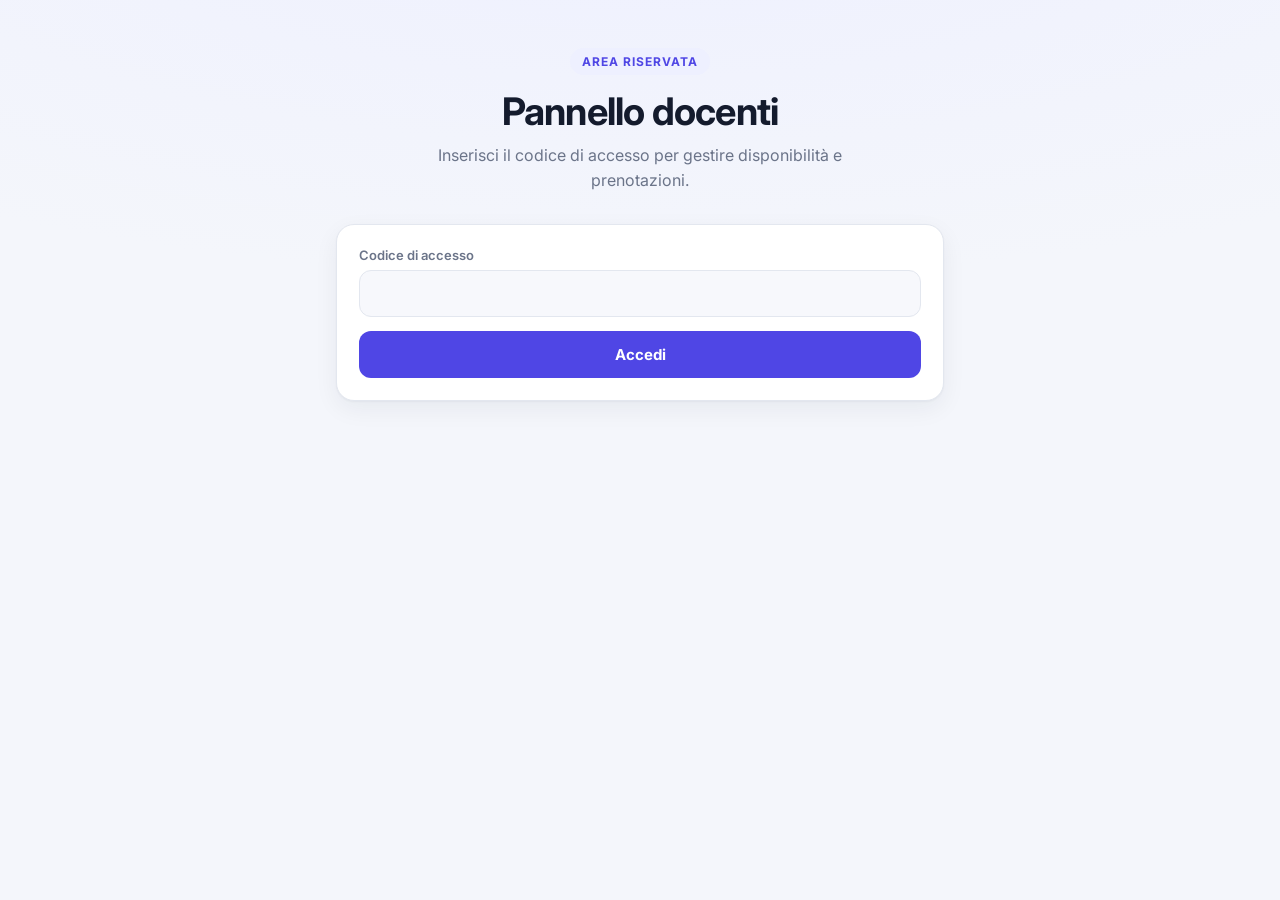
==== admin.html @ b43b571b "Nuova interfaccia, pannello admin e backend Apps Script - Redesign: step numerati, giorni a chip, te" ====
<!DOCTYPE html>
<html lang="it">
<head>
    <meta charset="UTF-8">
    <meta name="viewport" content="width=device-width, initial-scale=1.0">
    <meta name="robots" content="noindex">
    <title>Admin colloqui</title>
    <link rel="preconnect" href="https://fonts.googleapis.com">
    <link rel="stylesheet" href="https://fonts.googleapis.com/css2?family=Inter:wght@400;500;600;700&display=swap">
    <link rel="stylesheet" href="style.css">
</head>
<body>

<!-- LOGIN -->
<div id="login-view" class="app">
    <header>
        <div class="badge">AREA RISERVATA</div>
        <h1>Pannello docenti</h1>
        <p>Inserisci il codice di accesso per gestire disponibilità e prenotazioni.</p>
    </header>
    <form id="login-form" class="card">
        <div class="field">
            <label for="codice">Codice di accesso</label>
            <input id="codice" type="password" autocomplete="current-password" required>
        </div>
        <button class="primary" type="submit">Accedi</button>
    </form>
</div>

<!-- PANNELLO -->
<div id="panel-view" class="app wide hidden">

    <div class="topbar">
        <h1>Pannello docenti</h1>
        <button id="logout" class="btn-ghost" type="button">Esci</button>
    </div>

    <div class="tabs" role="tablist">
        <button class="tab active" data-tab="tab-prenotazioni" role="tab">Prenotazioni</button>
        <button class="tab" data-tab="tab-disponibilita" role="tab">Disponibilità</button>
    </div>

    <!-- PRENOTAZIONI -->
    <section id="tab-prenotazioni">
        <div class="card">
            <div class="grid-2">
                <div class="field">
                    <label for="f-docente">Docente</label>
                    <select id="f-docente" class="sel-docenti" data-tutti="1"></select>
                </div>
                <div class="field">
                    <label for="f-data">Data</label>
                    <input id="f-data" type="date">
                </div>
            </div>
            <div class="table-wrap">
                <table>
                    <thead>
                        <tr><th>Data</th><th>Orario</th><th>Docente</th><th>Genitore</th><th>Alunno</th><th>Classe</th><th></th></tr>
                    </thead>
                    <tbody id="tbody-prenotazioni"></tbody>
                </table>
            </div>
        </div>
    </section>

    <!-- DISPONIBILITÀ -->
    <section id="tab-disponibilita" class="hidden">
        <form id="form-disp" class="card">
            <h2>Aggiungi fascia oraria</h2>
            <div class="field">
                <label for="d-docente">Docente</label>
                <select id="d-docente" class="sel-docenti" required></select>
            </div>
            <div class="grid-3">
                <div class="field">
                    <label for="d-data">Giorno</label>
                    <input id="d-data" type="date" required>
                </div>
                <div class="field">
                    <label for="d-inizio">Dalle</label>
                    <input id="d-inizio" type="time" step="900" required>
                </div>
                <div class="field">
                    <label for="d-fine">Alle</label>
                    <input id="d-fine" type="time" step="900" required>
                </div>
            </div>
            <button class="primary" type="submit">Aggiungi fascia</button>
        </form>

        <div class="card">
            <h2>Fasce esistenti</h2>
            <div class="field">
                <label for="fd-docente">Docente</label>
                <select id="fd-docente" class="sel-docenti" data-tutti="1"></select>
            </div>
            <div class="table-wrap">
                <table>
                    <thead>
                        <tr><th>Data</th><th>Orario</th><th>Docente</th><th>Prenotati</th><th></th></tr>
                    </thead>
                    <tbody id="tbody-disponibilita"></tbody>
                </table>
            </div>
        </div>
    </section>

</div>

<div id="toast" class="toast hidden" role="status" aria-live="polite"></div>

<script src="admin.js"></script>
</body>
</html>
---- style.css ----
:root {
    --bg: #f4f6fb;
    --surface: #ffffff;
    --surface-2: #f7f8fc;
    --border: #e3e7ef;
    --text: #141b2d;
    --muted: #6b7489;
    --primary: #4f46e5;
    --primary-hover: #4338ca;
    --primary-soft: #eef0ff;
    --on-primary: #ffffff;
    --success-bg: #ecfdf3;
    --success-text: #146c3a;
    --success-border: #bfeccf;
    --error-bg: #fff1f2;
    --error-text: #a3202f;
    --error-border: #fbd0d5;
    --shadow: 0 1px 2px rgba(20, 27, 45, .04), 0 8px 24px rgba(20, 27, 45, .06);
    --radius: 18px;
}

@media (prefers-color-scheme: dark) {
    :root {
        --bg: #0d111c;
        --surface: #151b2b;
        --surface-2: #1b2236;
        --border: #263049;
        --text: #e8ecf6;
        --muted: #95a0b8;
        --primary: #818cf8;
        --primary-hover: #a5b4fc;
        --primary-soft: #1f2547;
        --on-primary: #0d111c;
        --success-bg: #0f2a1d;
        --success-text: #7ee2a8;
        --success-border: #1d4a33;
        --error-bg: #2d1218;
        --error-text: #ff9aa8;
        --error-border: #5a2230;
        --shadow: none;
    }
}

* { box-sizing: border-box; }

body {
    margin: 0;
    min-height: 100vh;
    font-family: "Inter", -apple-system, BlinkMacSystemFont, "Segoe UI", Roboto, sans-serif;
    background:
        radial-gradient(1200px 400px at 50% -120px, var(--primary-soft), transparent),
        var(--bg);
    color: var(--text);
    -webkit-font-smoothing: antialiased;
}

.app {
    max-width: 640px;
    margin: 0 auto;
    padding: 48px 16px 64px;
}

.app.wide { max-width: 980px; }

header {
    text-align: center;
    margin-bottom: 32px;
}

.badge {
    display: inline-flex;
    align-items: center;
    gap: 6px;
    padding: 6px 12px;
    border-radius: 999px;
    background: var(--primary-soft);
    color: var(--primary);
    font-size: 12px;
    font-weight: 700;
    letter-spacing: .08em;
}

h1 {
    margin: 16px 0 10px;
    font-size: clamp(28px, 6vw, 38px);
    line-height: 1.1;
    letter-spacing: -.02em;
}

h2 {
    margin: 0 0 16px;
    font-size: 18px;
}

header p {
    margin: 0 auto;
    max-width: 460px;
    color: var(--muted);
    line-height: 1.55;
}

.card {
    background: var(--surface);
    border: 1px solid var(--border);
    border-radius: var(--radius);
    padding: 22px;
    margin-bottom: 14px;
    box-shadow: var(--shadow);
    animation: fade .25s ease;
}

@keyframes fade {
    from { opacity: 0; transform: translateY(6px); }
    to { opacity: 1; transform: none; }
}

.step {
    display: flex;
    align-items: center;
    gap: 10px;
    margin-bottom: 14px;
    font-size: 15px;
    font-weight: 650;
}

.step-num {
    display: grid;
    place-items: center;
    width: 26px;
    height: 26px;
    border-radius: 50%;
    background: var(--primary-soft);
    color: var(--primary);
    font-size: 13px;
    font-weight: 700;
    flex: none;
}

label {
    display: block;
    margin-bottom: 7px;
    font-size: 13px;
    font-weight: 600;
    color: var(--muted);
}

select,
input {
    width: 100%;
    padding: 13px 14px;
    border: 1px solid var(--border);
    border-radius: 12px;
    background: var(--surface-2);
    color: var(--text);
    font: inherit;
    font-size: 15px;
    outline: none;
    transition: border-color .15s, box-shadow .15s;
}

select:focus,
input:focus {
    border-color: var(--primary);
    box-shadow: 0 0 0 4px var(--primary-soft);
}

select:disabled { opacity: .6; }

.field { margin-bottom: 14px; }

.grid-2 {
    display: grid;
    grid-template-columns: 1fr 1fr;
    gap: 12px;
}

.grid-3 {
    display: grid;
    grid-template-columns: repeat(3, 1fr);
    gap: 12px;
}

.slots {
    display: grid;
    grid-template-columns: repeat(auto-fill, minmax(120px, 1fr));
    gap: 8px;
}

.chips {
    display: flex;
    gap: 8px;
    overflow-x: auto;
    padding-bottom: 4px;
    scrollbar-width: thin;
}

.slot,
.chip {
    padding: 12px 8px;
    border: 1px solid var(--border);
    border-radius: 12px;
    background: var(--surface-2);
    color: var(--text);
    cursor: pointer;
    text-align: center;
    font: inherit;
    font-size: 14px;
    font-weight: 600;
    font-variant-numeric: tabular-nums;
    transition: border-color .15s, background .15s, transform .1s;
}

.chip {
    flex: none;
    min-width: 92px;
    padding: 10px 14px;
    line-height: 1.25;
}

.chip small {
    display: block;
    font-weight: 500;
    color: var(--muted);
    text-transform: capitalize;
}

.slot:hover,
.chip:hover { border-color: var(--primary); }

.slot:active,
.chip:active { transform: scale(.97); }

.slot.selected,
.chip.selected {
    background: var(--primary);
    border-color: var(--primary);
    color: var(--on-primary);
}

.chip.selected small { color: inherit; opacity: .85; }

.slot.booked {
    background: transparent;
    color: var(--muted);
    border-style: dashed;
    cursor: not-allowed;
    text-decoration: line-through;
    opacity: .6;
}

.empty {
    grid-column: 1 / -1;
    padding: 18px;
    text-align: center;
    color: var(--muted);
    font-size: 14px;
    border: 1px dashed var(--border);
    border-radius: 12px;
}

.summary {
    padding: 12px 14px;
    margin-bottom: 16px;
    border-radius: 12px;
    background: var(--primary-soft);
    color: var(--primary);
    font-size: 14px;
    font-weight: 600;
}

.btn,
button.primary {
    width: 100%;
    border: 0;
    border-radius: 12px;
    padding: 14px;
    background: var(--primary);
    color: var(--on-primary);
    font: inherit;
    font-size: 15px;
    font-weight: 700;
    cursor: pointer;
    transition: background .15s;
}

.btn:hover,
button.primary:hover { background: var(--primary-hover); }

button:disabled { opacity: .5; cursor: wait; }

button:focus-visible,
.chip:focus-visible,
.slot:focus-visible {
    outline: 3px solid var(--primary);
    outline-offset: 2px;
}

.btn-ghost {
    border: 1px solid var(--border);
    background: transparent;
    color: var(--text);
    border-radius: 10px;
    padding: 8px 12px;
    font: inherit;
    font-size: 13px;
    font-weight: 600;
    cursor: pointer;
}

.btn-ghost:hover { border-color: var(--primary); color: var(--primary); }

.btn-danger:hover { border-color: var(--error-text); color: var(--error-text); }

.hidden { display: none !important; }

#message:empty { display: none; }

.success,
.error {
    padding: 18px;
    border-radius: 14px;
    line-height: 1.5;
    animation: fade .25s ease;
}

.success {
    background: var(--success-bg);
    color: var(--success-text);
    border: 1px solid var(--success-border);
}

.error {
    background: var(--error-bg);
    color: var(--error-text);
    border: 1px solid var(--error-border);
}

.skeleton {
    height: 46px;
    border-radius: 12px;
    background: linear-gradient(90deg, var(--surface-2), var(--border), var(--surface-2));
    background-size: 200% 100%;
    animation: shimmer 1.2s infinite;
}

@keyframes shimmer { to { background-position: -200% 0; } }

/* ---------- Admin ---------- */

.topbar {
    display: flex;
    justify-content: space-between;
    align-items: center;
    gap: 12px;
    margin-bottom: 20px;
}

.topbar h1 { margin: 0; font-size: 26px; }

.tabs {
    display: inline-flex;
    gap: 4px;
    padding: 4px;
    margin-bottom: 16px;
    border-radius: 12px;
    background: var(--surface);
    border: 1px solid var(--border);
}

.tab {
    border: 0;
    background: transparent;
    color: var(--muted);
    padding: 8px 16px;
    border-radius: 9px;
    font: inherit;
    font-size: 14px;
    font-weight: 600;
    cursor: pointer;
}

.tab.active { background: var(--primary-soft); color: var(--primary); }

.table-wrap { overflow-x: auto; }

table {
    width: 100%;
    border-collapse: collapse;
    font-size: 14px;
}

th, td {
    padding: 11px 10px;
    text-align: left;
    border-bottom: 1px solid var(--border);
    white-space: nowrap;
}

th {
    color: var(--muted);
    font-size: 12px;
    font-weight: 600;
    text-transform: uppercase;
    letter-spacing: .05em;
}

td { font-variant-numeric: tabular-nums; }

tr:last-child td { border-bottom: 0; }

.toast {
    position: fixed;
    left: 50%;
    bottom: 24px;
    transform: translateX(-50%);
    z-index: 10;
    max-width: calc(100% - 32px);
}

@media (max-width: 560px) {
    .app { padding: 28px 16px 48px; }
    .grid-2,
    .grid-3 { grid-template-columns: 1fr; }
    .topbar { flex-wrap: wrap; }
}
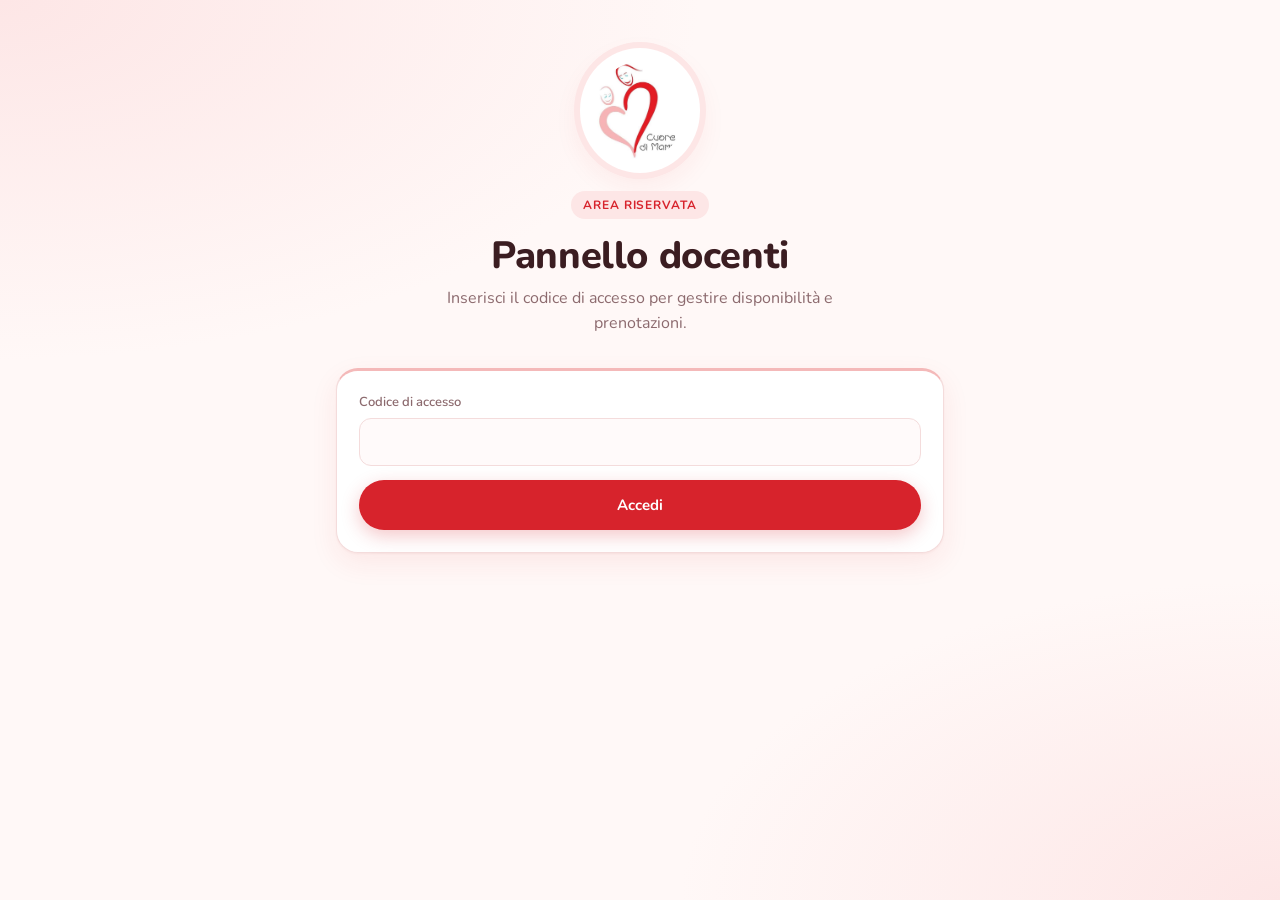
==== commit 89b12836: "Tema grafico basato sul logo Cuore di Mamma Co-Authored-By: Claude Opus 5.5 <noreply@anthropic.com>" ====
--- a/admin.html
+++ b/admin.html
@@ -6,7 +6,8 @@
     <meta name="robots" content="noindex">
     <title>Admin colloqui</title>
     <link rel="preconnect" href="https://fonts.googleapis.com">
-    <link rel="stylesheet" href="https://fonts.googleapis.com/css2?family=Inter:wght@400;500;600;700&display=swap">
+    <link rel="stylesheet" href="https://fonts.googleapis.com/css2?family=Nunito:wght@400;600;700;800&display=swap">
+    <link rel="icon" href="logo.png">
     <link rel="stylesheet" href="style.css">
 </head>
 <body>
@@ -14,6 +15,7 @@
 <!-- LOGIN -->
 <div id="login-view" class="app">
     <header>
+        <img class="logo" src="logo.png" alt="Cuore di Mamma" width="120" height="126">
         <div class="badge">AREA RISERVATA</div>
         <h1>Pannello docenti</h1>
         <p>Inserisci il codice di accesso per gestire disponibilità e prenotazioni.</p>
@@ -31,13 +33,14 @@
 <div id="panel-view" class="app wide hidden">
 
     <div class="topbar">
-        <h1>Pannello docenti</h1>
+        <h1><img class="logo-sm" src="logo.png" alt="" width="40" height="42">Pannello docenti</h1>
         <button id="logout" class="btn-ghost" type="button">Esci</button>
     </div>
 
     <div class="tabs" role="tablist">
         <button class="tab active" data-tab="tab-prenotazioni" role="tab">Prenotazioni</button>
         <button class="tab" data-tab="tab-disponibilita" role="tab">Disponibilità</button>
+        <button class="tab" data-tab="tab-docenti" role="tab">Docenti</button>
     </div>
 
     <!-- PRENOTAZIONI -->
@@ -98,9 +101,39 @@
             <div class="table-wrap">
                 <table>
                     <thead>
-                        <tr><th>Data</th><th>Orario</th><th>Docente</th><th>Prenotati</th><th></th></tr>
+                        <tr><th>Data</th><th>Orario</th><th>Docente</th><th>Prenotati</th><th>Chiusi</th><th></th></tr>
                     </thead>
                     <tbody id="tbody-disponibilita"></tbody>
+                </table>
+            </div>
+        </div>
+    </section>
+
+    <!-- DOCENTI -->
+    <section id="tab-docenti" class="hidden">
+        <form id="form-docente" class="card">
+            <h2>Aggiungi docente</h2>
+            <div class="grid-2">
+                <div class="field">
+                    <label for="n-nome">Nome</label>
+                    <input id="n-nome" type="text" placeholder="Prof.ssa Neri" required>
+                </div>
+                <div class="field">
+                    <label for="n-email">Email (facoltativa, per invito Calendar)</label>
+                    <input id="n-email" type="email" placeholder="neri@scuola.it">
+                </div>
+            </div>
+            <button class="primary" type="submit">Aggiungi docente</button>
+        </form>
+
+        <div class="card">
+            <h2>Docenti</h2>
+            <div class="table-wrap">
+                <table>
+                    <thead>
+                        <tr><th>Nome</th><th>Email</th><th>Fasce</th><th>Prenotazioni</th><th></th></tr>
+                    </thead>
+                    <tbody id="tbody-docenti"></tbody>
                 </table>
             </div>
         </div>
--- a/style.css
+++ b/style.css
@@ -1,13 +1,14 @@
 :root {
-    --bg: #f4f6fb;
+    --bg: #fff8f7;
     --surface: #ffffff;
-    --surface-2: #f7f8fc;
-    --border: #e3e7ef;
-    --text: #141b2d;
-    --muted: #6b7489;
-    --primary: #4f46e5;
-    --primary-hover: #4338ca;
-    --primary-soft: #eef0ff;
+    --surface-2: #fffafa;
+    --border: #f4dcdc;
+    --text: #3b1d21;
+    --muted: #8c6a6e;
+    --primary: #d7232c;
+    --primary-hover: #b71b23;
+    --primary-soft: #fde6e6;
+    --pink: #f4b9b9;
     --on-primary: #ffffff;
     --success-bg: #ecfdf3;
     --success-text: #146c3a;
@@ -15,22 +16,23 @@
     --error-bg: #fff1f2;
     --error-text: #a3202f;
     --error-border: #fbd0d5;
-    --shadow: 0 1px 2px rgba(20, 27, 45, .04), 0 8px 24px rgba(20, 27, 45, .06);
-    --radius: 18px;
+    --shadow: 0 1px 2px rgba(150, 30, 40, .05), 0 10px 28px rgba(215, 35, 44, .08);
+    --radius: 22px;
 }
 
 @media (prefers-color-scheme: dark) {
     :root {
-        --bg: #0d111c;
-        --surface: #151b2b;
-        --surface-2: #1b2236;
-        --border: #263049;
-        --text: #e8ecf6;
-        --muted: #95a0b8;
-        --primary: #818cf8;
-        --primary-hover: #a5b4fc;
-        --primary-soft: #1f2547;
-        --on-primary: #0d111c;
+        --bg: #170f11;
+        --surface: #22171a;
+        --surface-2: #2a1c20;
+        --border: #3d272c;
+        --text: #f7e9ea;
+        --muted: #c09ca1;
+        --primary: #ff6168;
+        --primary-hover: #ff8a8f;
+        --primary-soft: #3a1d22;
+        --pink: #7a3f45;
+        --on-primary: #170f11;
         --success-bg: #0f2a1d;
         --success-text: #7ee2a8;
         --success-border: #1d4a33;
@@ -46,10 +48,12 @@
 body {
     margin: 0;
     min-height: 100vh;
-    font-family: "Inter", -apple-system, BlinkMacSystemFont, "Segoe UI", Roboto, sans-serif;
+    font-family: "Nunito", -apple-system, BlinkMacSystemFont, "Segoe UI", Roboto, sans-serif;
     background:
-        radial-gradient(1200px 400px at 50% -120px, var(--primary-soft), transparent),
+        radial-gradient(700px 360px at 0% 0%, var(--primary-soft), transparent),
+        radial-gradient(600px 320px at 100% 100%, var(--primary-soft), transparent),
         var(--bg);
+    background-attachment: fixed;
     color: var(--text);
     -webkit-font-smoothing: antialiased;
 }
@@ -65,6 +69,28 @@
 header {
     text-align: center;
     margin-bottom: 32px;
+}
+
+/* il logo ha sfondo bianco: in un cerchio bianco resta pulito anche in tema scuro */
+.logo {
+    display: block;
+    width: 120px;
+    height: auto;
+    margin: 0 auto 18px;
+    padding: 14px;
+    border-radius: 50%;
+    background: #fff;
+    box-shadow: 0 0 0 6px var(--primary-soft), var(--shadow);
+}
+
+.logo-sm {
+    width: 40px;
+    height: auto;
+    padding: 4px;
+    margin-right: 10px;
+    vertical-align: middle;
+    border-radius: 50%;
+    background: #fff;
 }
 
 .badge {
@@ -83,8 +109,9 @@
 h1 {
     margin: 16px 0 10px;
     font-size: clamp(28px, 6vw, 38px);
+    font-weight: 800;
     line-height: 1.1;
-    letter-spacing: -.02em;
+    letter-spacing: -.01em;
 }
 
 h2 {
@@ -103,6 +130,7 @@
     background: var(--surface);
     border: 1px solid var(--border);
     border-radius: var(--radius);
+    border-top: 3px solid var(--pink);
     padding: 22px;
     margin-bottom: 14px;
     box-shadow: var(--shadow);
@@ -129,10 +157,10 @@
     width: 26px;
     height: 26px;
     border-radius: 50%;
-    background: var(--primary-soft);
-    color: var(--primary);
+    background: var(--primary);
+    color: var(--on-primary);
     font-size: 13px;
-    font-weight: 700;
+    font-weight: 800;
     flex: none;
 }
 
@@ -248,6 +276,24 @@
     opacity: .6;
 }
 
+.slot.closed {
+    background: var(--error-bg);
+    border-color: var(--error-border);
+    color: var(--error-text);
+}
+
+.tag {
+    display: inline-block;
+    padding: 3px 10px;
+    border-radius: 999px;
+    background: var(--error-bg);
+    color: var(--error-text);
+    font-size: 12px;
+    font-weight: 600;
+}
+
+.azioni { display: flex; gap: 6px; }
+
 .empty {
     grid-column: 1 / -1;
     padding: 18px;
@@ -272,9 +318,10 @@
 button.primary {
     width: 100%;
     border: 0;
-    border-radius: 12px;
-    padding: 14px;
+    border-radius: 999px;
+    padding: 15px;
     background: var(--primary);
+    box-shadow: 0 6px 18px rgba(215, 35, 44, .25);
     color: var(--on-primary);
     font: inherit;
     font-size: 15px;
@@ -346,6 +393,28 @@
 @keyframes shimmer { to { background-position: -200% 0; } }
 
 /* ---------- Admin ---------- */
+
+.admin-link {
+    position: fixed;
+    top: 16px;
+    right: 16px;
+    display: grid;
+    place-items: center;
+    width: 40px;
+    height: 40px;
+    border-radius: 50%;
+    border: 1px solid var(--border);
+    background: var(--surface);
+    color: var(--muted);
+    box-shadow: var(--shadow);
+    transition: color .15s, border-color .15s;
+}
+
+.admin-link:hover,
+.admin-link:focus-visible {
+    color: var(--primary);
+    border-color: var(--primary);
+}
 
 .topbar {
     display: flex;
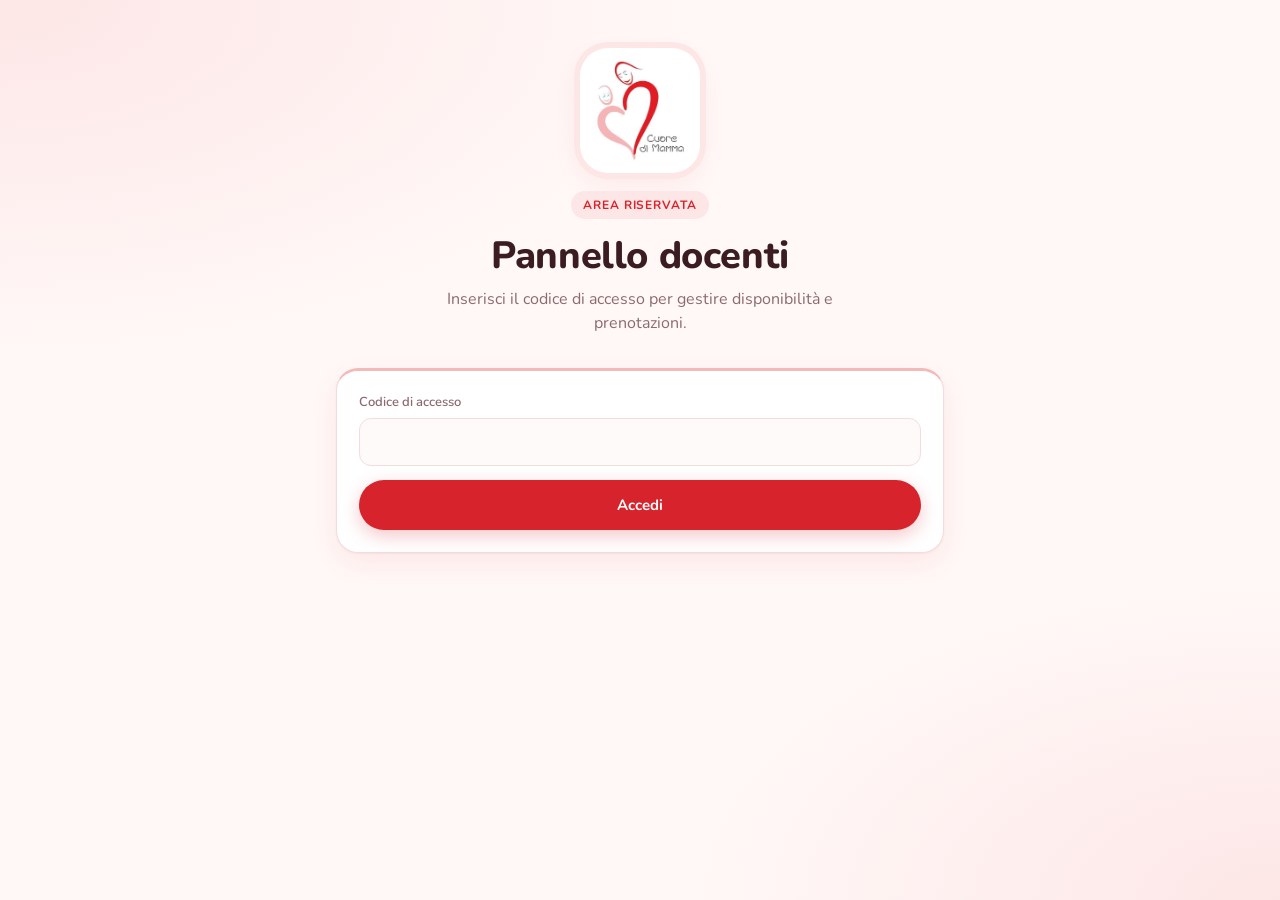
==== commit 69b79917: "Pagina genitori in 3 schermate: maestre, calendario, orari - Card per ogni maestra (foto facoltativa" ====
--- a/admin.html
+++ b/admin.html
@@ -123,6 +123,10 @@
                     <input id="n-email" type="email" placeholder="neri@scuola.it">
                 </div>
             </div>
+            <div class="field">
+                <label for="n-foto">Link foto (facoltativo, https://…)</label>
+                <input id="n-foto" type="url" placeholder="https://…/foto.jpg">
+            </div>
             <button class="primary" type="submit">Aggiungi docente</button>
         </form>
 
--- a/style.css
+++ b/style.css
@@ -77,8 +77,8 @@
     width: 120px;
     height: auto;
     margin: 0 auto 18px;
-    padding: 14px;
-    border-radius: 50%;
+    padding: 12px;
+    border-radius: 28px; /* quadrato arrotondato: un cerchio taglierebbe la scritta del logo */
     background: #fff;
     box-shadow: 0 0 0 6px var(--primary-soft), var(--shadow);
 }
@@ -89,7 +89,7 @@
     padding: 4px;
     margin-right: 10px;
     vertical-align: middle;
-    border-radius: 50%;
+    border-radius: 10px;
     background: #fff;
 }
 
@@ -392,6 +392,234 @@
 
 @keyframes shimmer { to { background-position: -200% 0; } }
 
+/* ---------- Viste genitori ---------- */
+
+.view { animation: fade .3s ease; }
+
+.view-title {
+    text-align: center;
+    font-size: 20px;
+    margin-bottom: 18px;
+}
+
+.teacher-grid {
+    display: grid;
+    grid-template-columns: repeat(2, 1fr);
+    gap: 14px;
+}
+
+.teacher-card {
+    display: flex;
+    flex-direction: column;
+    align-items: center;
+    gap: 10px;
+    min-height: 190px;
+    padding: 22px 14px;
+    border: 1px solid var(--border);
+    border-top: 3px solid var(--pink);
+    border-radius: var(--radius);
+    background: var(--surface);
+    color: var(--text);
+    box-shadow: var(--shadow);
+    font: inherit;
+    text-align: center;
+    cursor: pointer;
+    transition: transform .15s, border-color .15s, box-shadow .15s;
+}
+
+.teacher-card:hover:not(:disabled) {
+    transform: translateY(-3px);
+    border-color: var(--primary);
+}
+
+.teacher-card:focus-visible { outline: 3px solid var(--primary); outline-offset: 2px; }
+
+.teacher-card:disabled { opacity: .5; cursor: not-allowed; }
+
+.teacher-name { font-weight: 800; font-size: 16px; }
+
+.teacher-meta { font-size: 13px; color: var(--muted); }
+
+.skeleton-card {
+    background: linear-gradient(90deg, var(--surface), var(--surface-2), var(--surface));
+    background-size: 200% 100%;
+    animation: shimmer 1.2s infinite;
+    cursor: default;
+}
+
+.avatar {
+    display: grid;
+    place-items: center;
+    width: 84px;
+    height: 84px;
+    border-radius: 50%;
+    object-fit: cover;
+    background: var(--primary-soft);
+    color: var(--primary);
+    font-size: 28px;
+    font-weight: 800;
+    box-shadow: 0 0 0 4px var(--surface), 0 0 0 6px var(--pink);
+    flex: none;
+}
+
+.avatar.sm {
+    width: 44px;
+    height: 44px;
+    font-size: 16px;
+    box-shadow: 0 0 0 2px var(--surface), 0 0 0 4px var(--pink);
+}
+
+.view-head {
+    display: flex;
+    align-items: center;
+    gap: 14px;
+    margin-bottom: 16px;
+}
+
+.who {
+    display: flex;
+    align-items: center;
+    gap: 12px;
+    font-size: 19px;
+    font-weight: 800;
+}
+
+.back {
+    display: grid;
+    place-items: center;
+    width: 40px;
+    height: 40px;
+    flex: none;
+    border: 1px solid var(--border);
+    border-radius: 50%;
+    background: var(--surface);
+    color: var(--text);
+    font: inherit;
+    font-size: 24px;
+    line-height: 1;
+    cursor: pointer;
+    transition: border-color .15s, color .15s;
+}
+
+.back:hover:not(:disabled) { border-color: var(--primary); color: var(--primary); }
+
+.back:disabled { opacity: .3; cursor: default; }
+
+.cal-nav {
+    display: flex;
+    justify-content: space-between;
+    align-items: center;
+    margin-bottom: 14px;
+}
+
+.cal-title {
+    font-size: 18px;
+    font-weight: 800;
+    text-transform: capitalize;
+}
+
+.cal-grid {
+    display: grid;
+    grid-template-columns: repeat(7, 1fr);
+    gap: 6px;
+    text-align: center;
+}
+
+.cal-dow {
+    padding: 6px 0;
+    font-size: 12px;
+    font-weight: 700;
+    color: var(--muted);
+}
+
+.cal-day {
+    position: relative;
+    aspect-ratio: 1;
+    border: 0;
+    border-radius: 50%;
+    background: transparent;
+    color: var(--muted);
+    font: inherit;
+    font-size: 15px;
+    font-variant-numeric: tabular-nums;
+    opacity: .55;
+}
+
+.cal-day.today { box-shadow: inset 0 0 0 1px var(--border); }
+
+.cal-day.available {
+    background: var(--primary-soft);
+    color: var(--primary);
+    font-weight: 800;
+    opacity: 1;
+    cursor: pointer;
+    transition: background .15s, color .15s, transform .1s;
+}
+
+.cal-day.available::after {
+    content: "";
+    position: absolute;
+    left: 50%;
+    bottom: 14%;
+    width: 5px;
+    height: 5px;
+    margin-left: -2.5px;
+    border-radius: 50%;
+    background: var(--primary);
+}
+
+.cal-day.available:hover {
+    background: var(--primary);
+    color: var(--on-primary);
+}
+
+.cal-day.available:hover::after { background: var(--on-primary); }
+
+.cal-day.available:focus-visible { outline: 3px solid var(--primary); outline-offset: 2px; }
+
+.cal-day.full { text-decoration: line-through; }
+
+.cal-legend {
+    display: flex;
+    align-items: center;
+    gap: 8px;
+    margin-top: 14px;
+    font-size: 13px;
+    color: var(--muted);
+}
+
+.cal-legend .dot {
+    width: 8px;
+    height: 8px;
+    border-radius: 50%;
+    background: var(--primary);
+}
+
+.day-hero {
+    margin-bottom: 16px;
+    padding: 22px;
+    border-radius: var(--radius);
+    background: linear-gradient(135deg, var(--primary), #f0646b);
+    color: #fff;
+    text-align: center;
+    box-shadow: 0 12px 30px rgba(215, 35, 44, .25);
+}
+
+.day-week,
+.day-month {
+    font-size: 17px;
+    font-weight: 700;
+    text-transform: capitalize;
+    opacity: .92;
+}
+
+.day-num {
+    font-size: 72px;
+    font-weight: 800;
+    line-height: 1;
+    margin: 4px 0;
+}
+
 /* ---------- Admin ---------- */
 
 .admin-link {
